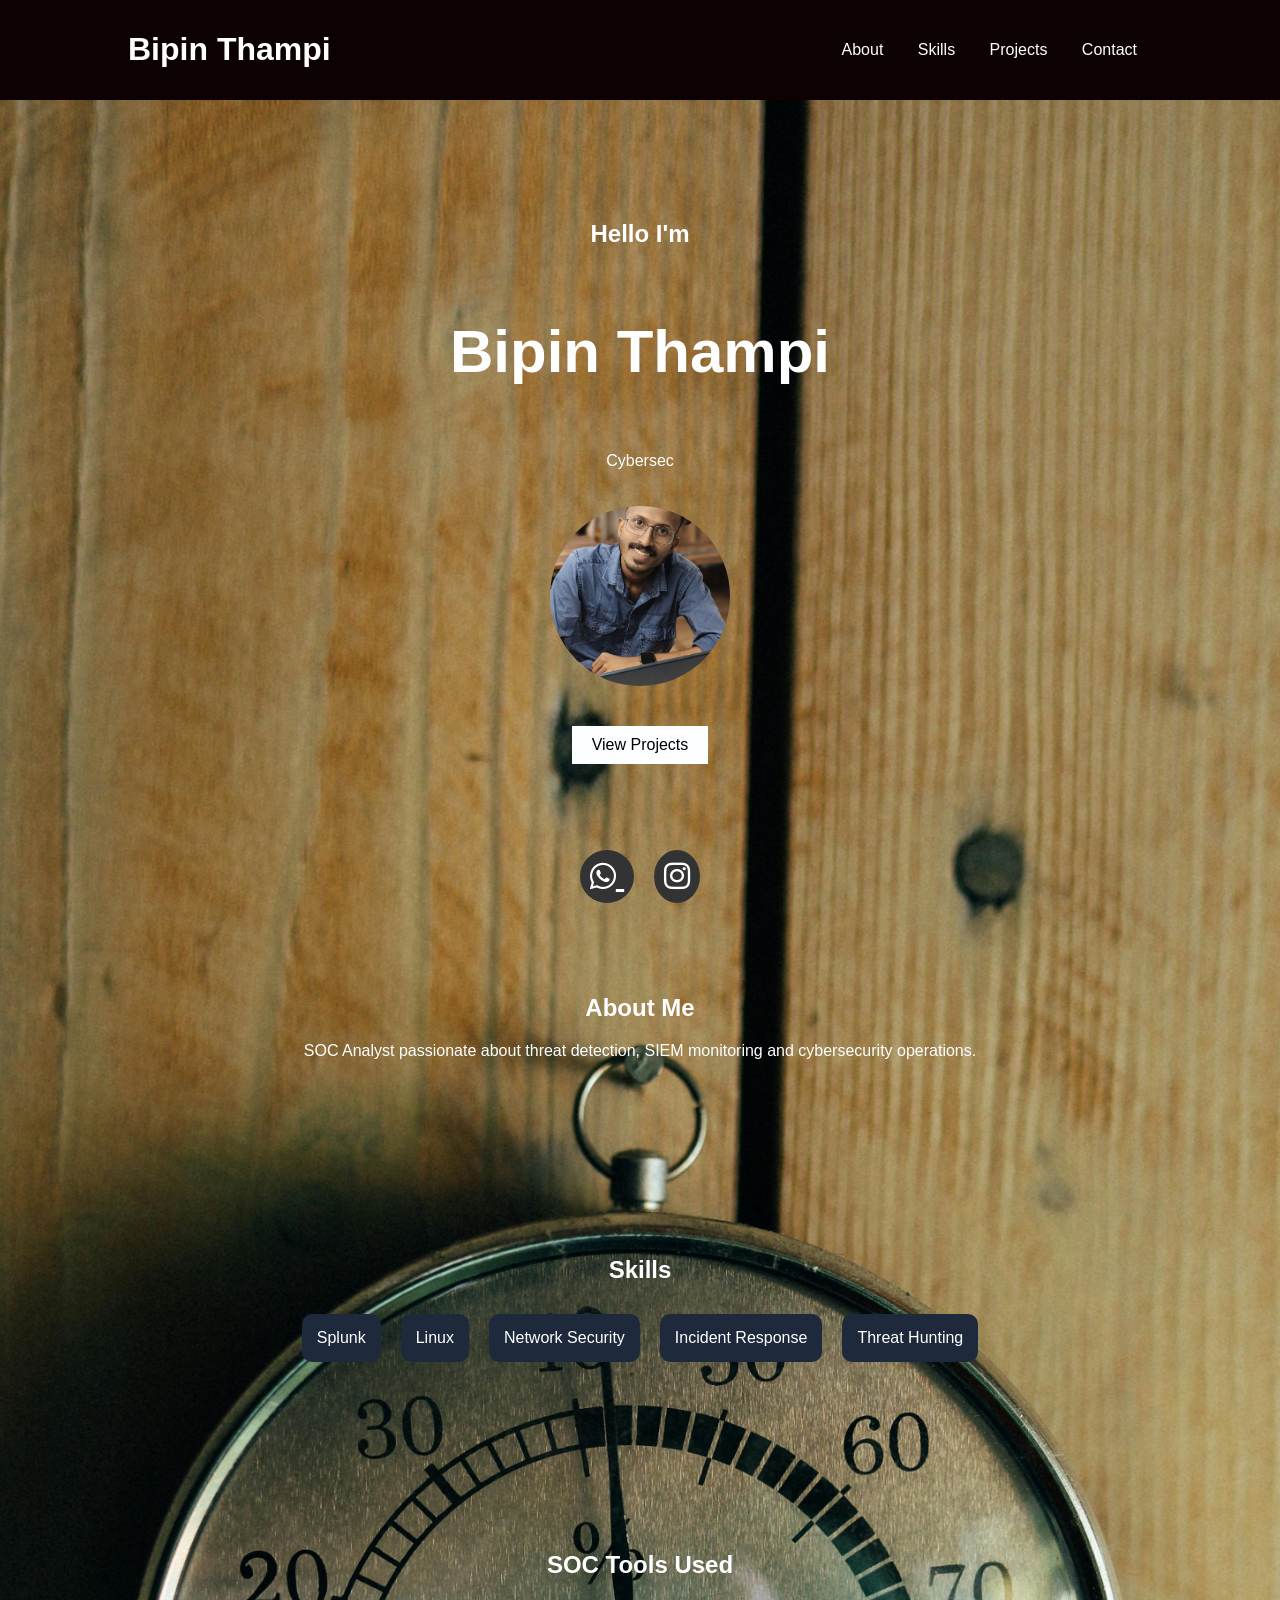
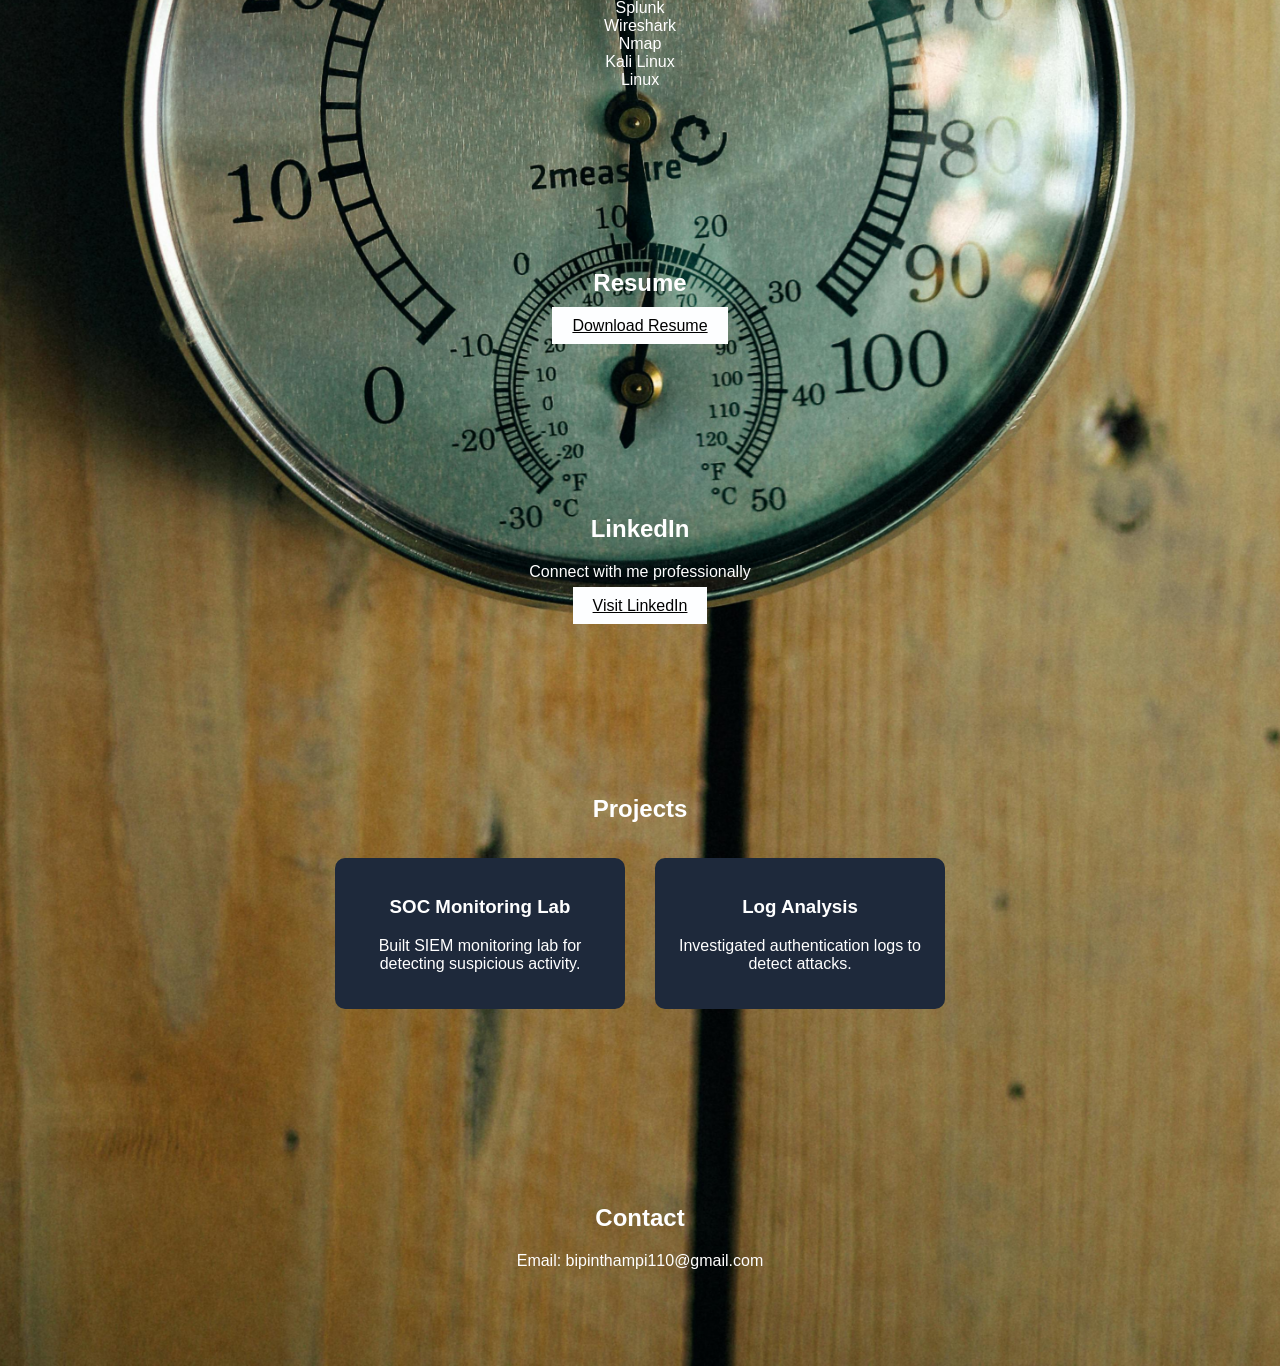
==== index.html @ 7b738e0d "Add files via upload" ====
<!DOCTYPE html>
<html lang="en">
<head>

<meta charset="UTF-8">
<meta name="viewport" content="width=device-width, initial-scale=1.0">

<title>Bipin Thampi | Cybersecurity Portfolio</title>

<link rel="stylesheet" href="style.css">
<link rel="stylesheet" href="https://cdnjs.cloudflare.com/ajax/libs/font-awesome/6.5.0/css/all.min.css">

</head>

<body>

<header>

<h1 class="logo">Bipin Thampi</h1>

<nav>
<a href="#about">About</a>
<a href="#skills">Skills</a>
<a href="#projects">Projects</a>
<a href="#contact">Contact</a>
</nav>

</header>

<section class="hero">

<h2>Hello I'm</h2>

<h1 class="name">Bipin Thampi</h1>

<p class="typing"></p>
<img src="bipin1.jpg" class="profile-pic">


<a class="btn">View Projects</a>

</section>
<div class="social-icons">

<a href="https://wa.me/9747977040" target="_blank">
<i class="fab fa-whatsapp"></i>
</a>

<a href="https://instagram.com/bipinthaampi" target="_blank">
<i class="fab fa-instagram"></i>
</a>

</div>

<section id="about">

<h2>About Me</h2>

<p>
SOC Analyst passionate about threat detection, SIEM monitoring and cybersecurity operations.
</p>

</section>

<section id="skills">

<h2>Skills</h2>

<div class="skills-container">

<div class="skill">Splunk</div>
<div class="skill">Linux</div>
<div class="skill">Network Security</div>
<div class="skill">Incident Response</div>
<div class="skill">Threat Hunting</div>

</div>

</section>
<section id="tools">

<h2>SOC Tools Used</h2>

<div class="tools-container">

<div class="tool">Splunk</div>
<div class="tool">Wireshark</div>
<div class="tool">Nmap</div>
<div class="tool">Kali Linux</div>
<div class="tool">Linux</div>

</div>

</section>
<section id="resume">

<h2>Resume</h2>

<a href="./Bipin updated cv.pdf_20260309_234757_0000.pdf"  target="_blank" download class="btn">Download Resume</a>

</section>
<section id="linkedin">

<h2>LinkedIn</h2>

<p>Connect with me professionally</p>

<a href="https://linkedin.com/in/bipin-thampi-009899163" class="btn">Visit LinkedIn</a>

</section>

<section id="projects">

<h2>Projects</h2>

<div class="projects-container">

<div class="card">
<h3>SOC Monitoring Lab</h3>
<p>Built SIEM monitoring lab for detecting suspicious activity.</p>
</div>

<div class="card">
<h3>Log Analysis</h3>
<p>Investigated authentication logs to detect attacks.</p>
</div>

</div>

</section>

<section id="contact">

<h2>Contact</h2>

<p>Email: bipinthampi110@gmail.com</p>
<p></p>

</section>

<script src="script.js"></script>

</body>
</html>
---- style.css ----
body{
margin:0;
font-family:Arial;
background-image: url("pexels-3.jpg");
background-size: cover;
background-position: center;
background-repeat: no-repeat;
color:white;
}

header{
display:flex;
justify-content:space-between;
align-items:center;
padding:10px 10%;
background:#0c0202;
}
.profile-pic{
width:180px;
height:180px;
border-radius:50%;
object-fit:cover;

display:block;
margin:auto;
margin-top:20px;
margin-bottom:20px;
}
nav a{
color:white;
margin:15px;
text-decoration:none;
}

.hero{
height:60vh;
display:flex;
flex-direction:column;
justify-content:center;
align-items:center;
text-align:center;
}

.name{
font-size:60px;
color:#fffefe;
}

.btn{
margin-top:20px;
padding:10px 20px;
background:#fdfeff;
color:black;
cursor:pointer;
}

section{
padding:80px 10%;
text-align:center;
}

.skills-container{
display:flex;
justify-content:center;
flex-wrap:wrap;
}

.skill{
padding:15px;
margin:10px;
background:#1e293b;
border-radius:10px;
transition:0.3s;
}

.skill:hover{
transform:scale(1.1);
background:#150202;
color:rgb(255, 255, 255);
}

.projects-container{
display:flex;
justify-content:center;
flex-wrap:wrap;
}

.card{
background:#1e293b;
padding:20px;
margin:15px;
border-radius:10px;
width:250px;
transition:0.3s;
}

.card:hover{
transform:translateY(-10px);
}
.hero{
display:flex;
justify-content:space-between;
align-items:center;
padding:100px 10%;
}
.social-icons{
text-align:center;
margin-top:20px;
}

.social-icons a{
font-size:30px;
margin:10px;
color:white;
background:#333;
padding:10px;
border-radius:50%;
transition:0.3s;
}

.social-icons a:hover{
background:#00ffcc;
color:black;
}
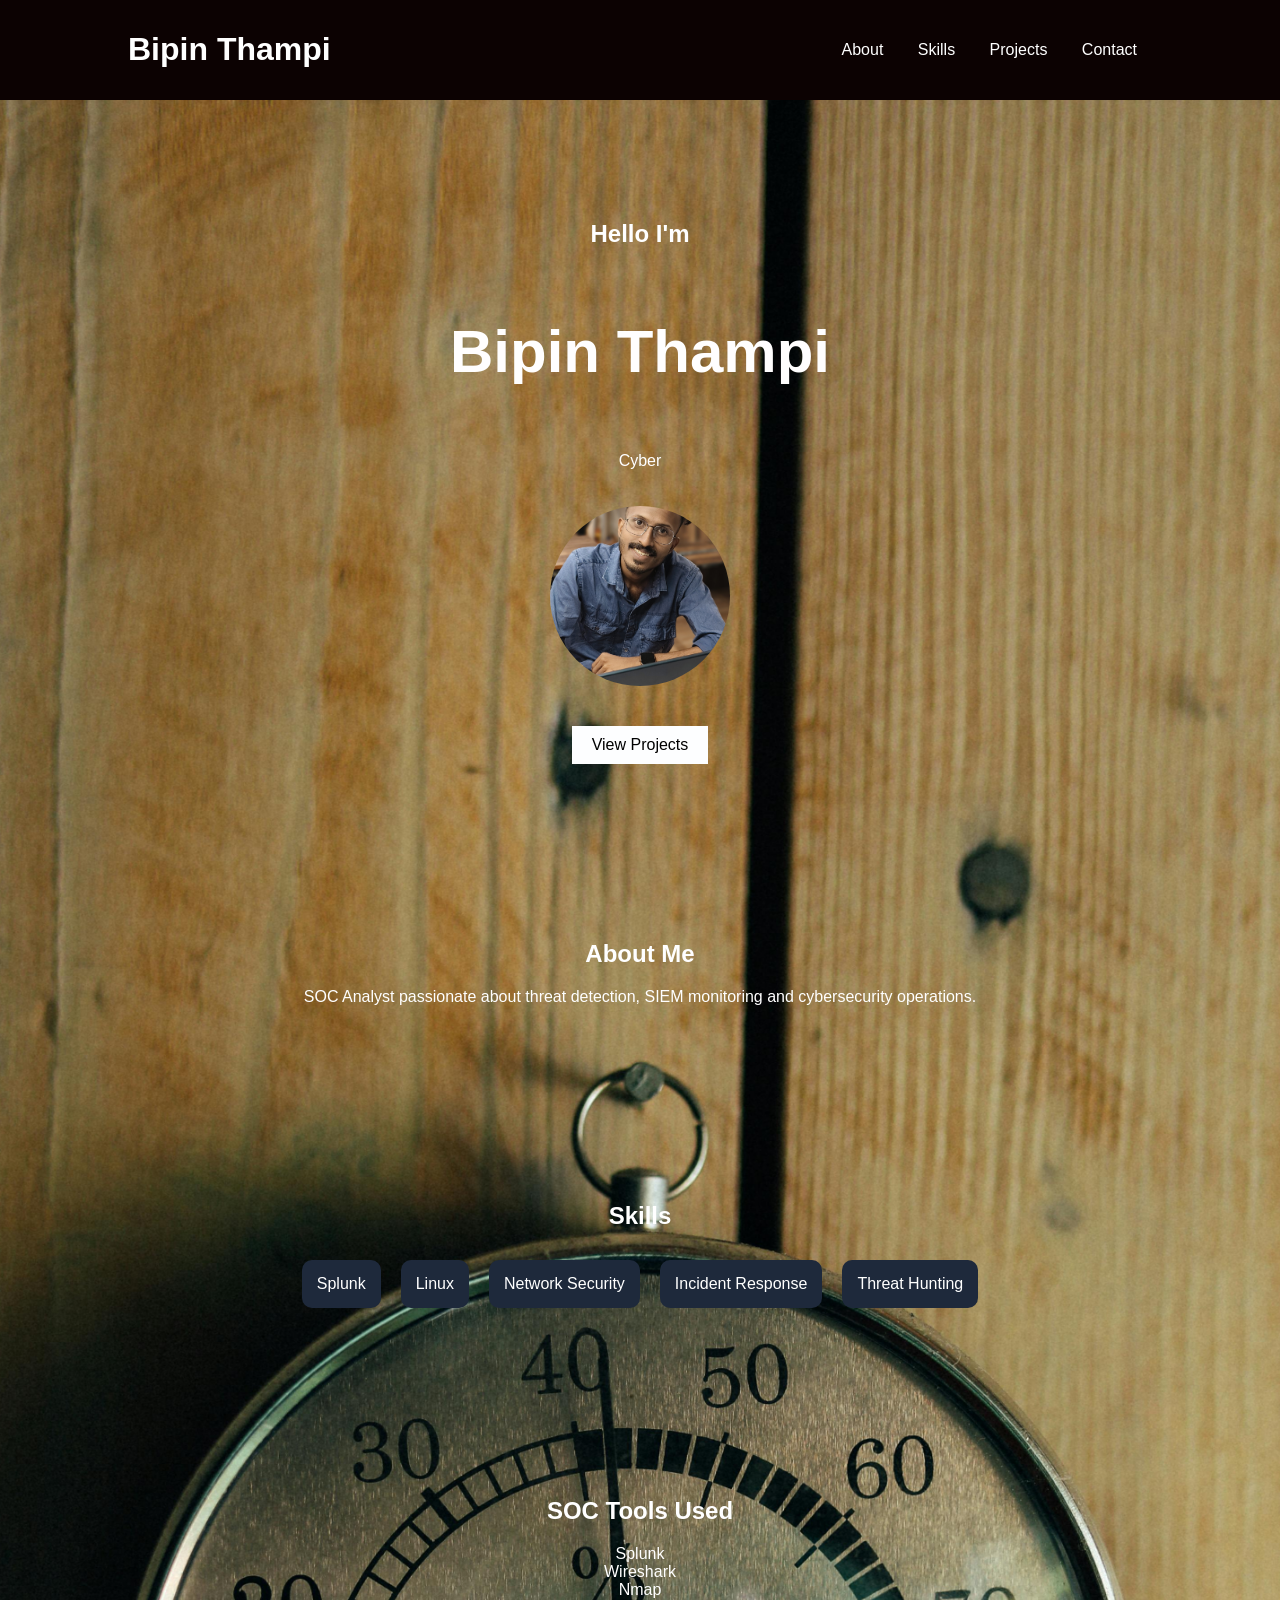
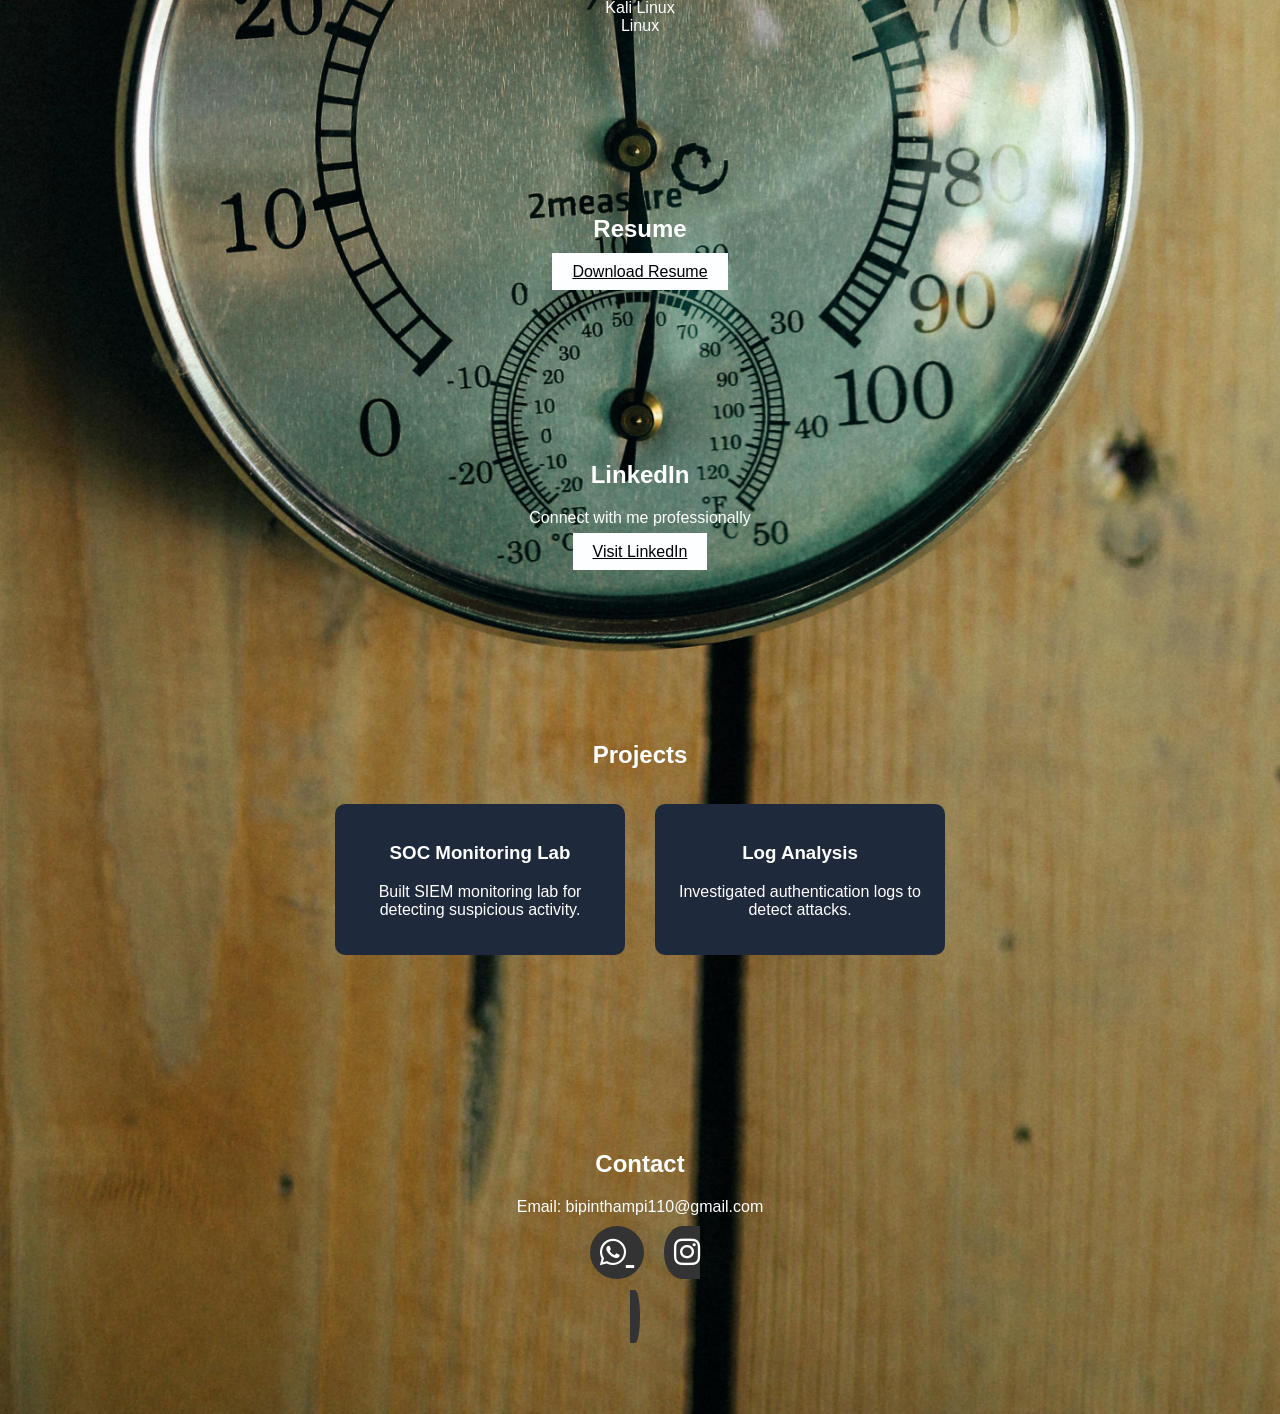
==== commit 41b1db40: "Add files via upload" ====
--- a/index.html
+++ b/index.html
@@ -40,14 +40,7 @@
 <a class="btn">View Projects</a>
 
 </section>
-<div class="social-icons">
 
-<a href="https://wa.me/9747977040" target="_blank">
-<i class="fab fa-whatsapp"></i>
-</a>
-
-<a href="https://instagram.com/bipinthaampi" target="_blank">
-<i class="fab fa-instagram"></i>
 </a>
 
 </div>
@@ -134,6 +127,14 @@
 <h2>Contact</h2>
 
 <p>Email: bipinthampi110@gmail.com</p>
+<div class="social-icons">
+
+<a href="https://wa.me/9747977040" target="_blank">
+<i class="fab fa-whatsapp"></i>
+</a>
+
+<a href="https://instagram.com/bipinthaampi" target="_blank">
+<i class="fab fa-instagram"></i>
 <p></p>
 
 </section>
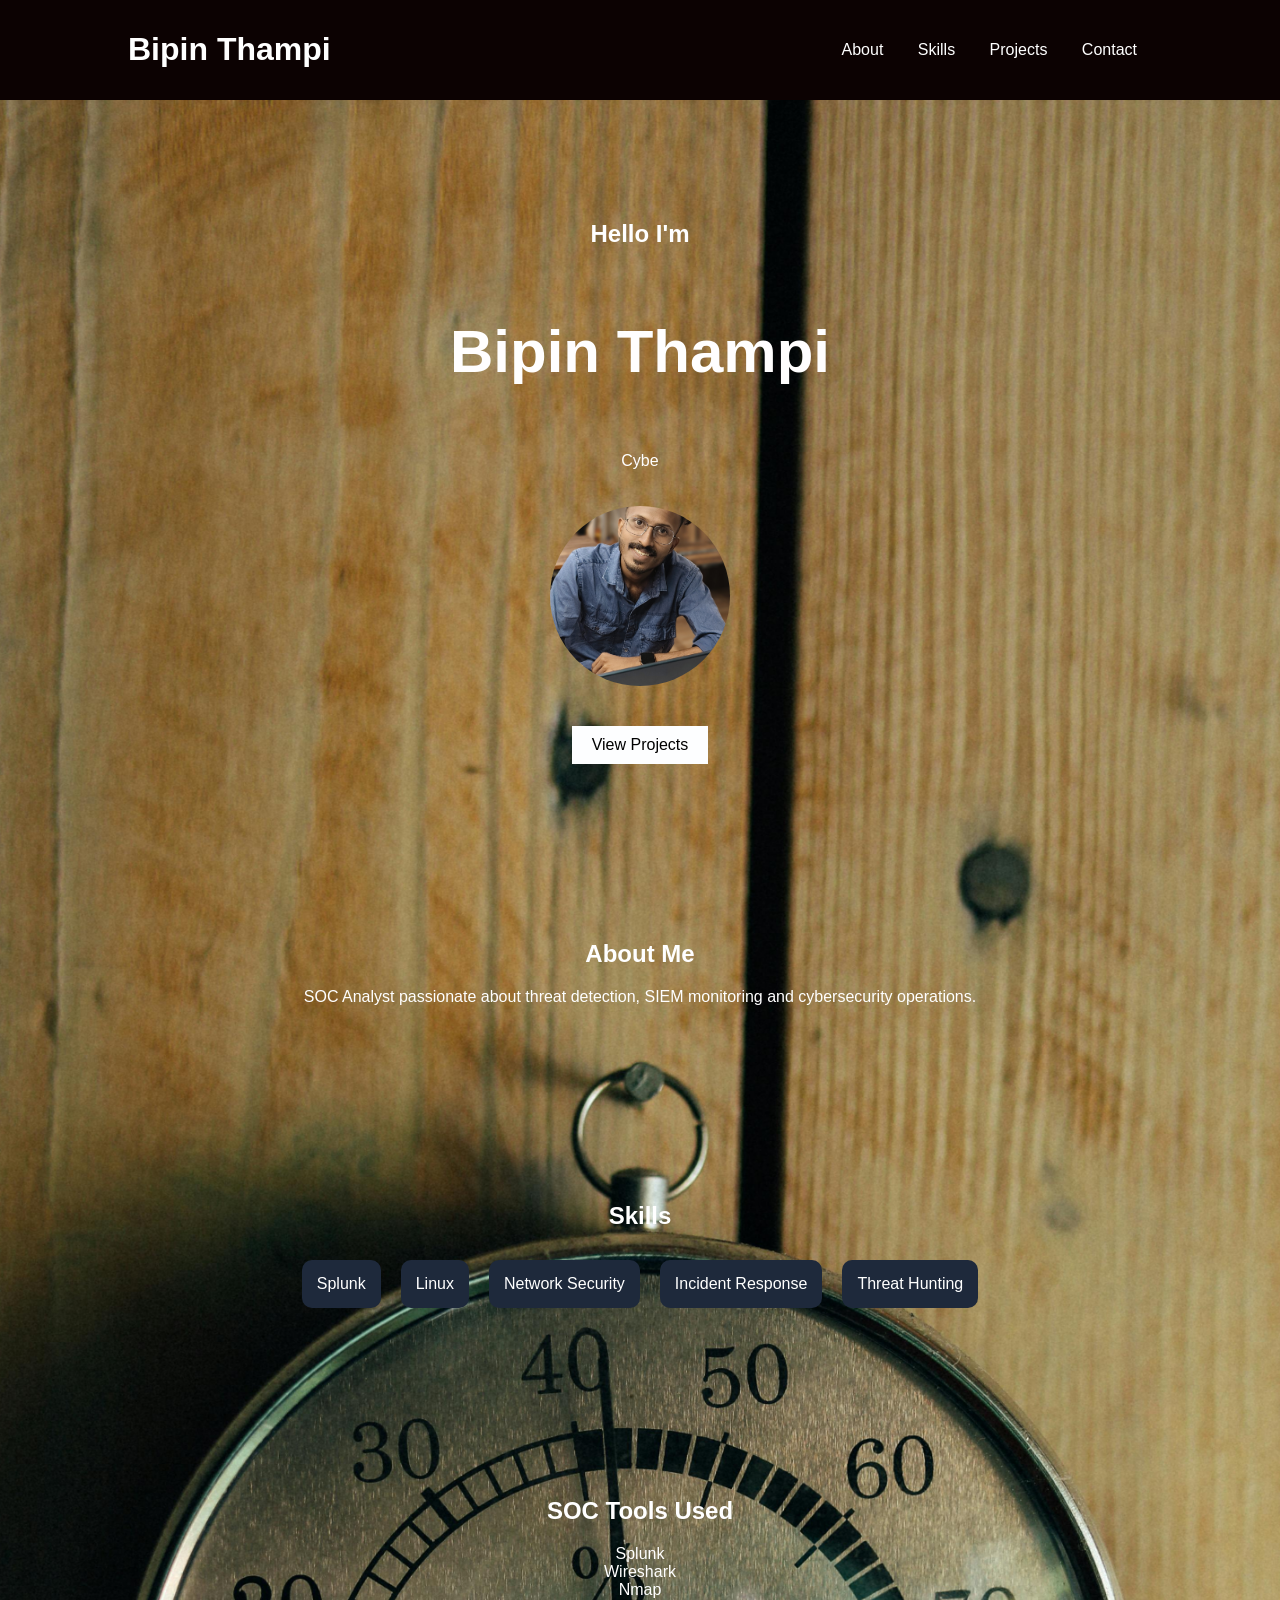
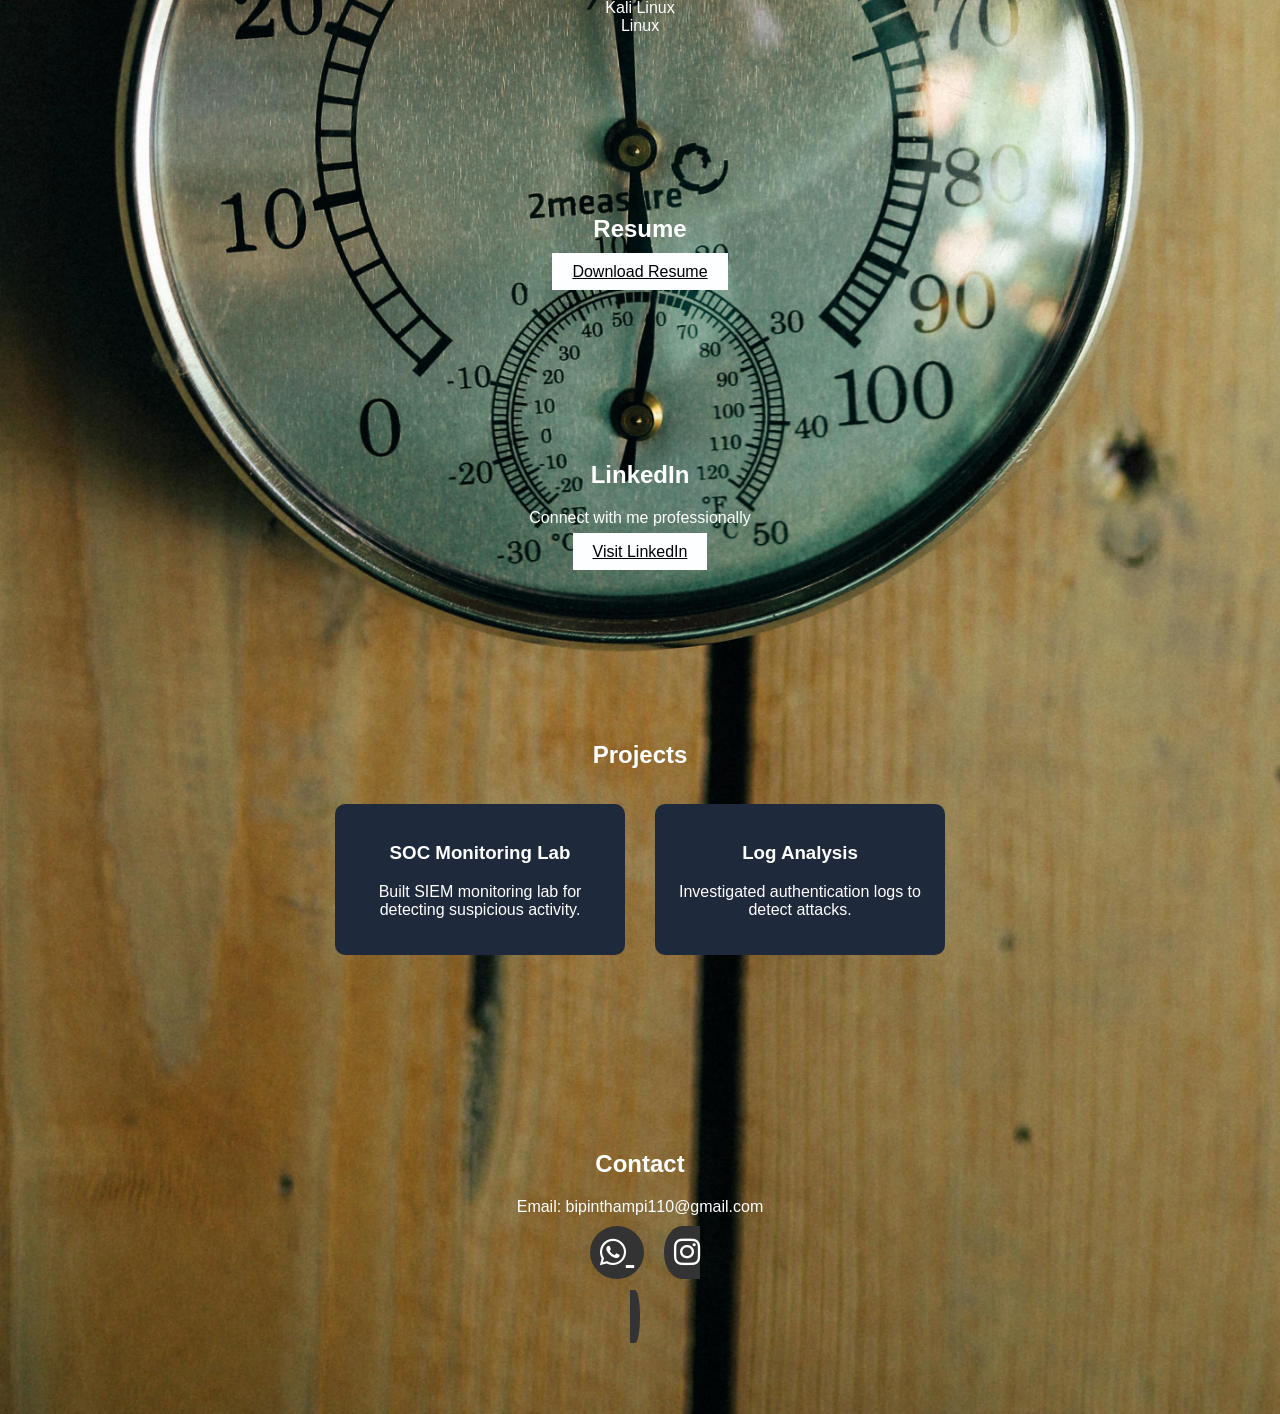
==== commit 04333817: "Add files via upload" ====
--- a/index.html
+++ b/index.html
@@ -133,7 +133,7 @@
 <i class="fab fa-whatsapp"></i>
 </a>
 
-<a href="https://instagram.com/bipinthaampi" target="_blank">
+<a href="https://instagram.com/bipinthampi" target="_blank">
 <i class="fab fa-instagram"></i>
 <p></p>
 
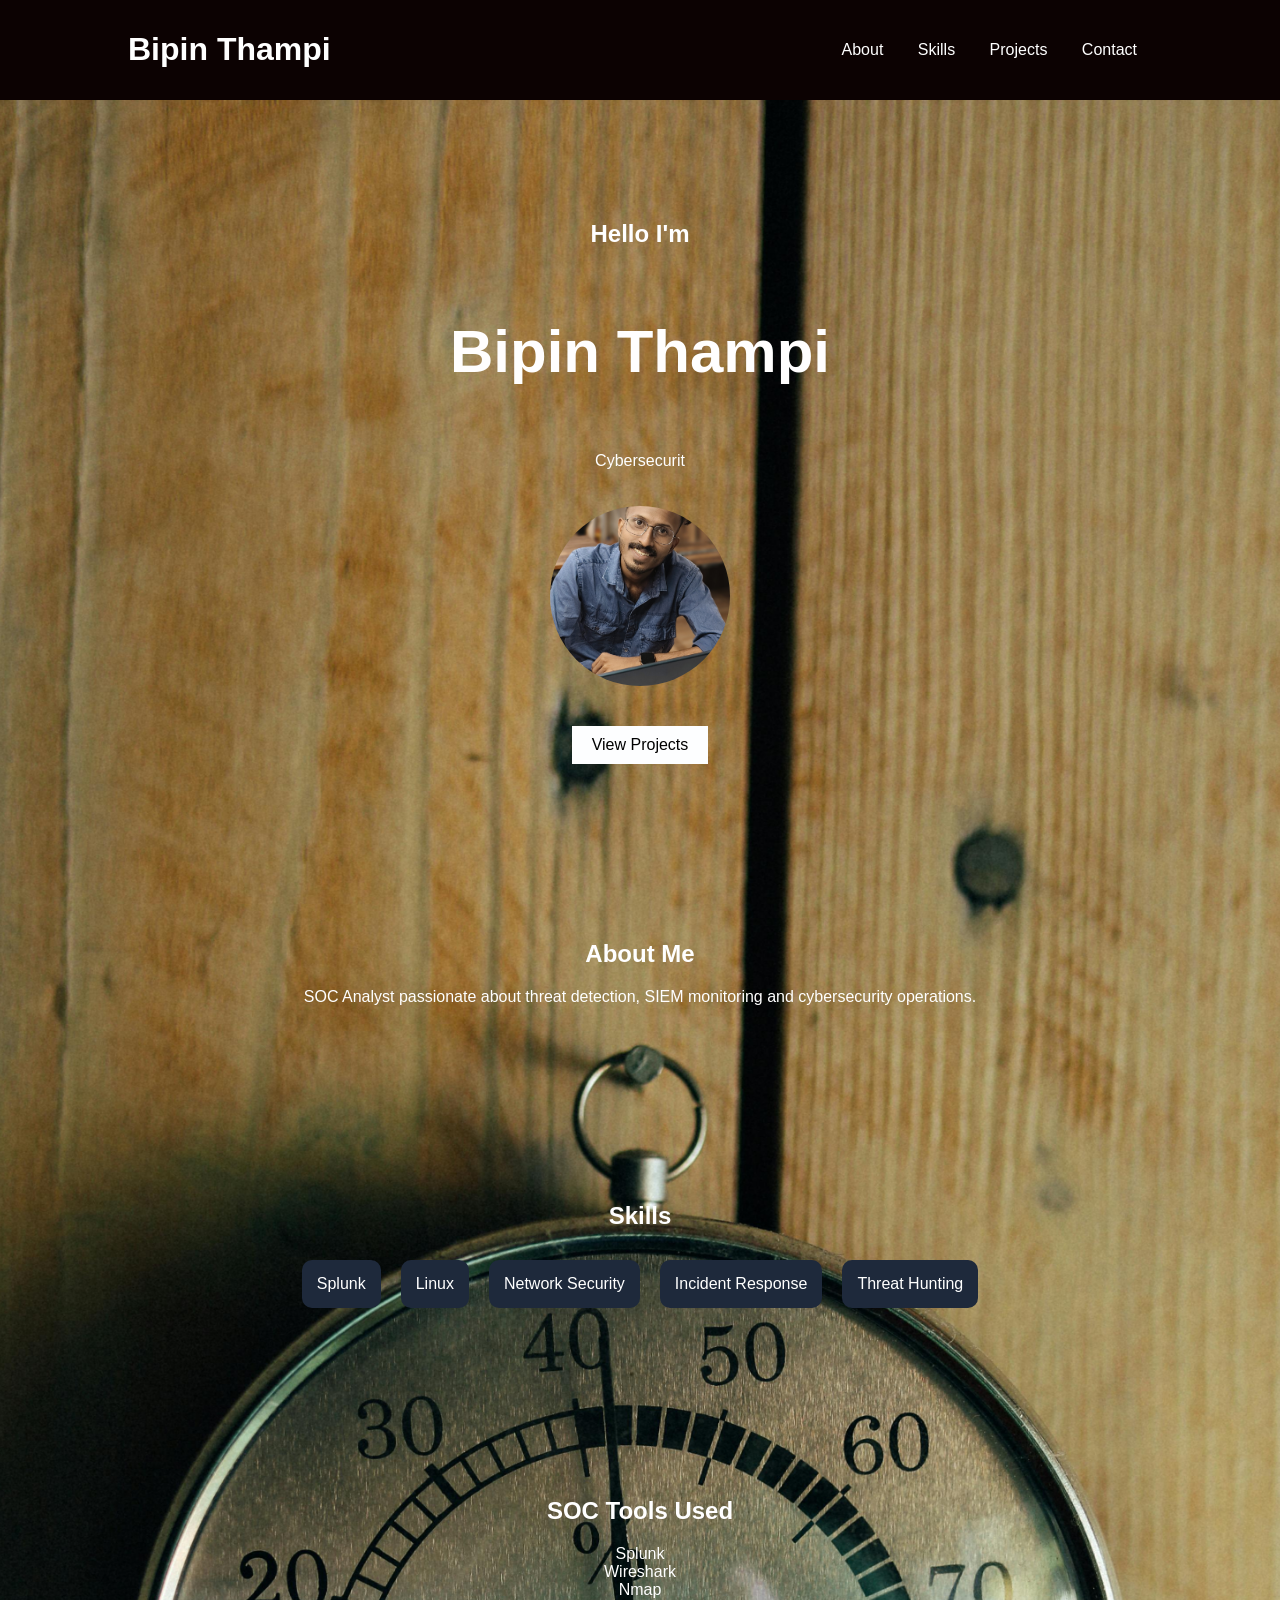
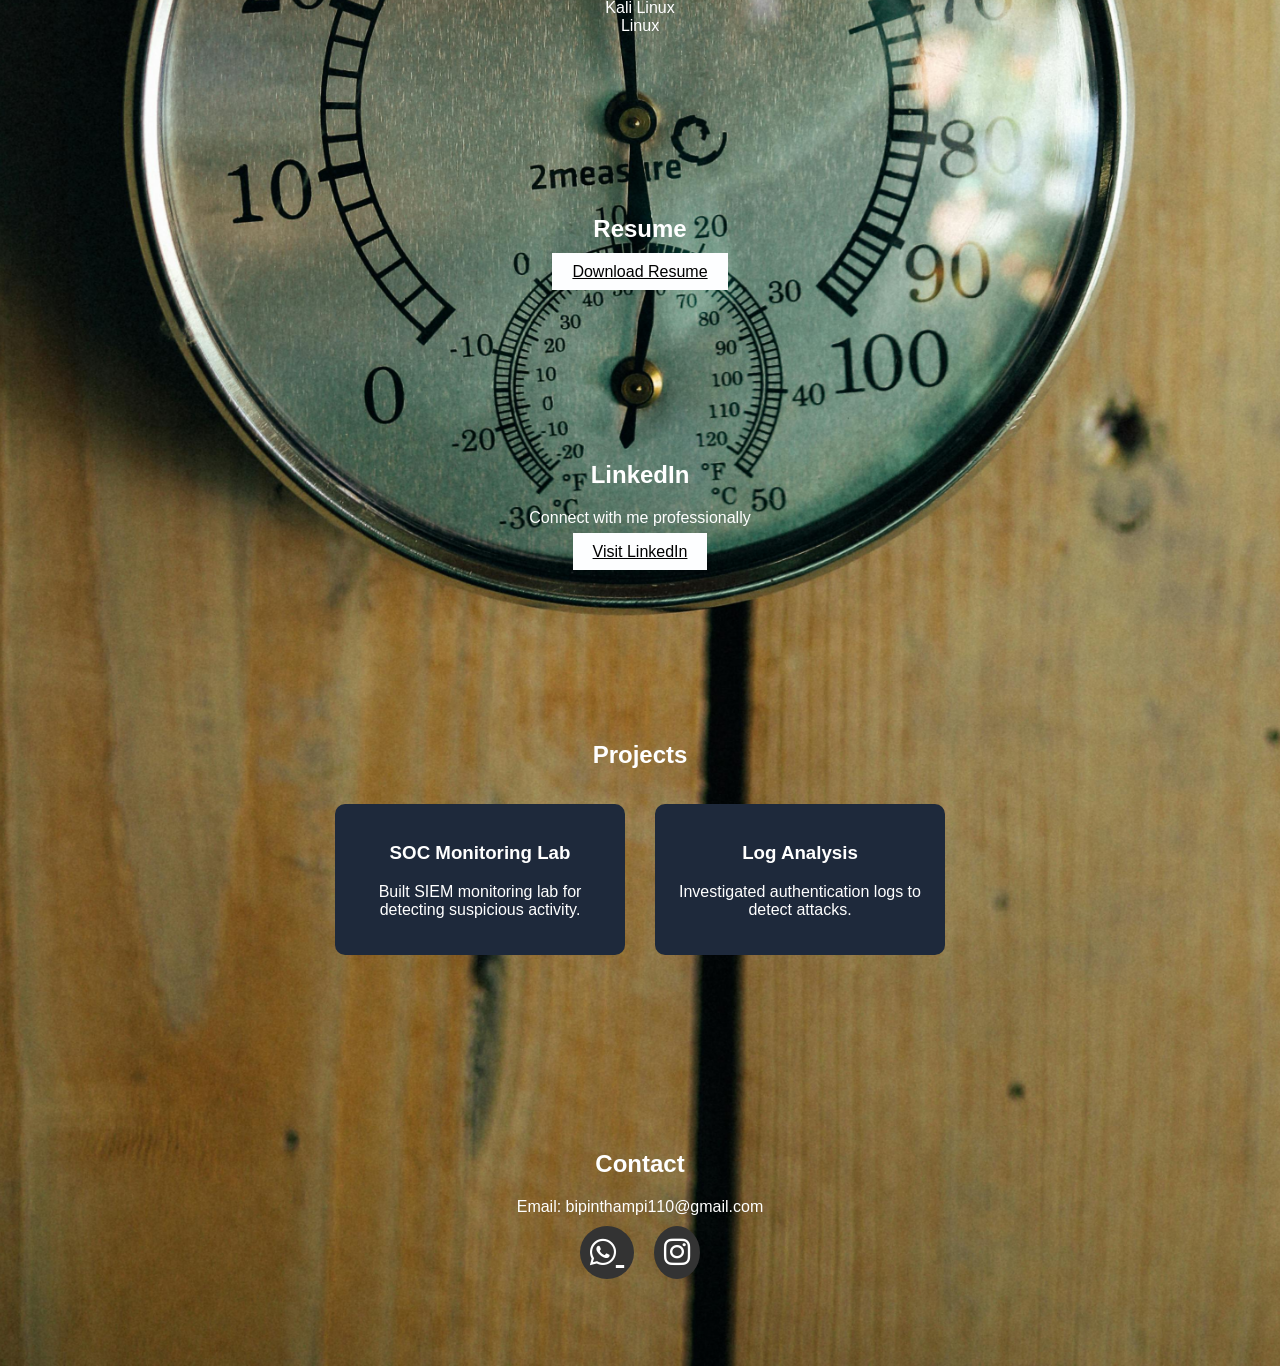
==== commit b682fd15: "Add files via upload" ====
--- a/index.html
+++ b/index.html
@@ -135,6 +135,8 @@
 
 <a href="https://instagram.com/bipinthampi" target="_blank">
 <i class="fab fa-instagram"></i>
+</a>
+</div>
 <p></p>
 
 </section>
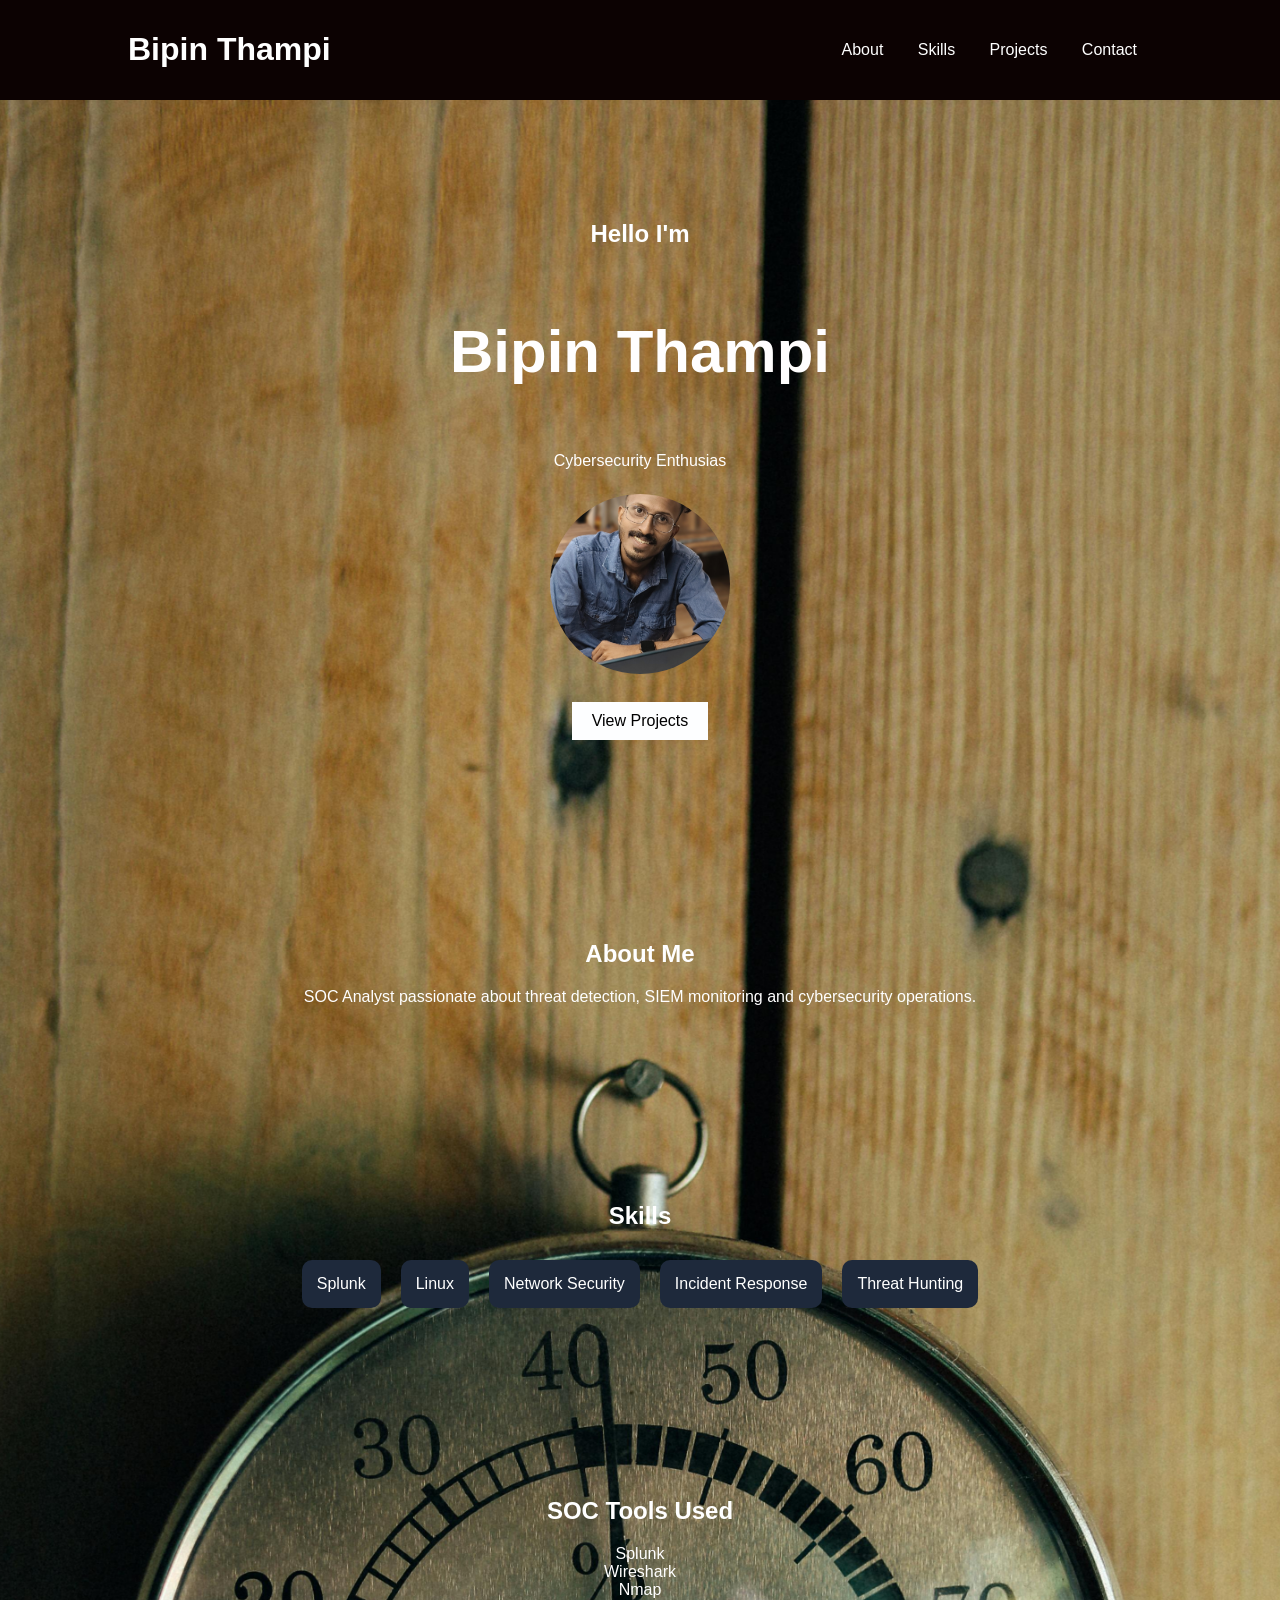
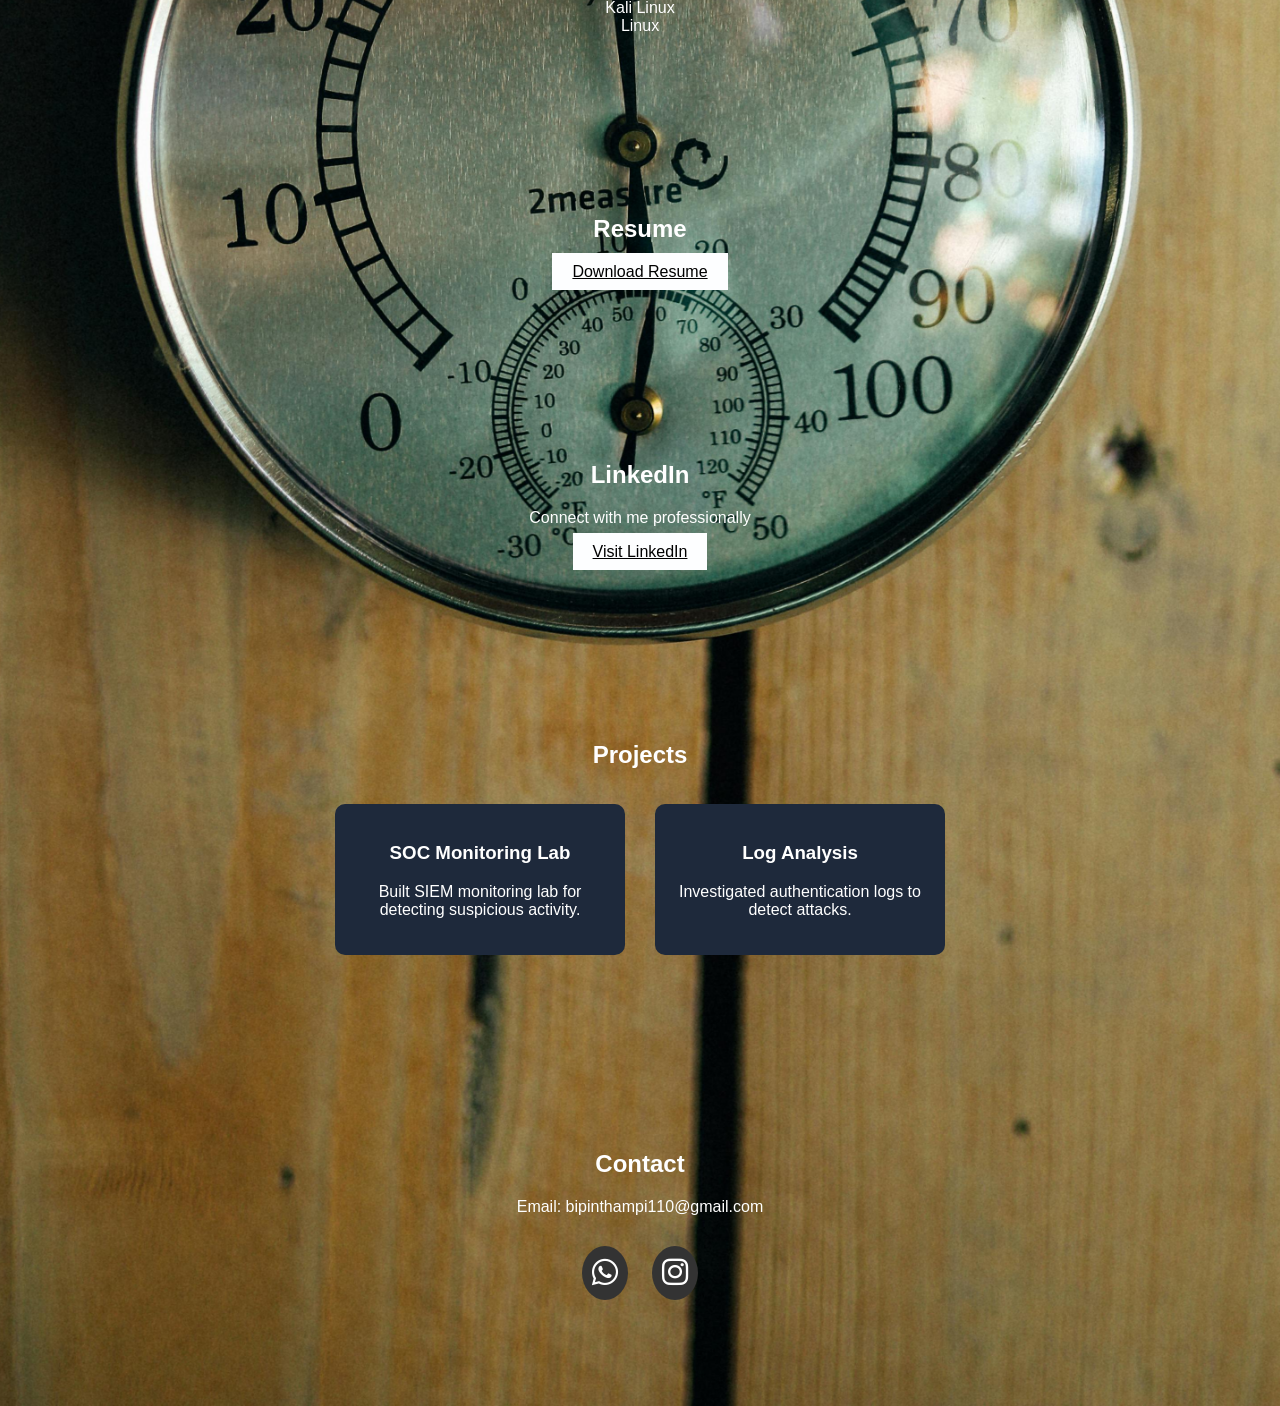
==== commit 4bbf634d: "Update index.html" ====
--- a/index.html
+++ b/index.html
@@ -4,6 +4,7 @@
 
 <meta charset="UTF-8">
 <meta name="viewport" content="width=device-width, initial-scale=1.0">
+  <meta name="google-site-verification" content="uht_yzPLJxjoYodhytEt2f7UWqE-qjPqBV6Penx6M_w" />
 
 <title>Bipin Thampi | Cybersecurity Portfolio</title>
 
@@ -144,4 +145,5 @@
 <script src="script.js"></script>
 
 </body>
-</html>+
+</html>
--- a/style.css
+++ b/style.css
@@ -20,12 +20,10 @@
 height:180px;
 border-radius:50%;
 object-fit:cover;
-
 display:block;
 margin:auto;
-margin-top:20px;
-margin-bottom:20px;
 }
+
 nav a{
 color:white;
 margin:15px;
@@ -115,7 +113,7 @@
 background:#333;
 padding:10px;
 border-radius:50%;
-transition:0.3s;
+display:inline-block;
 }
 
 .social-icons a:hover{
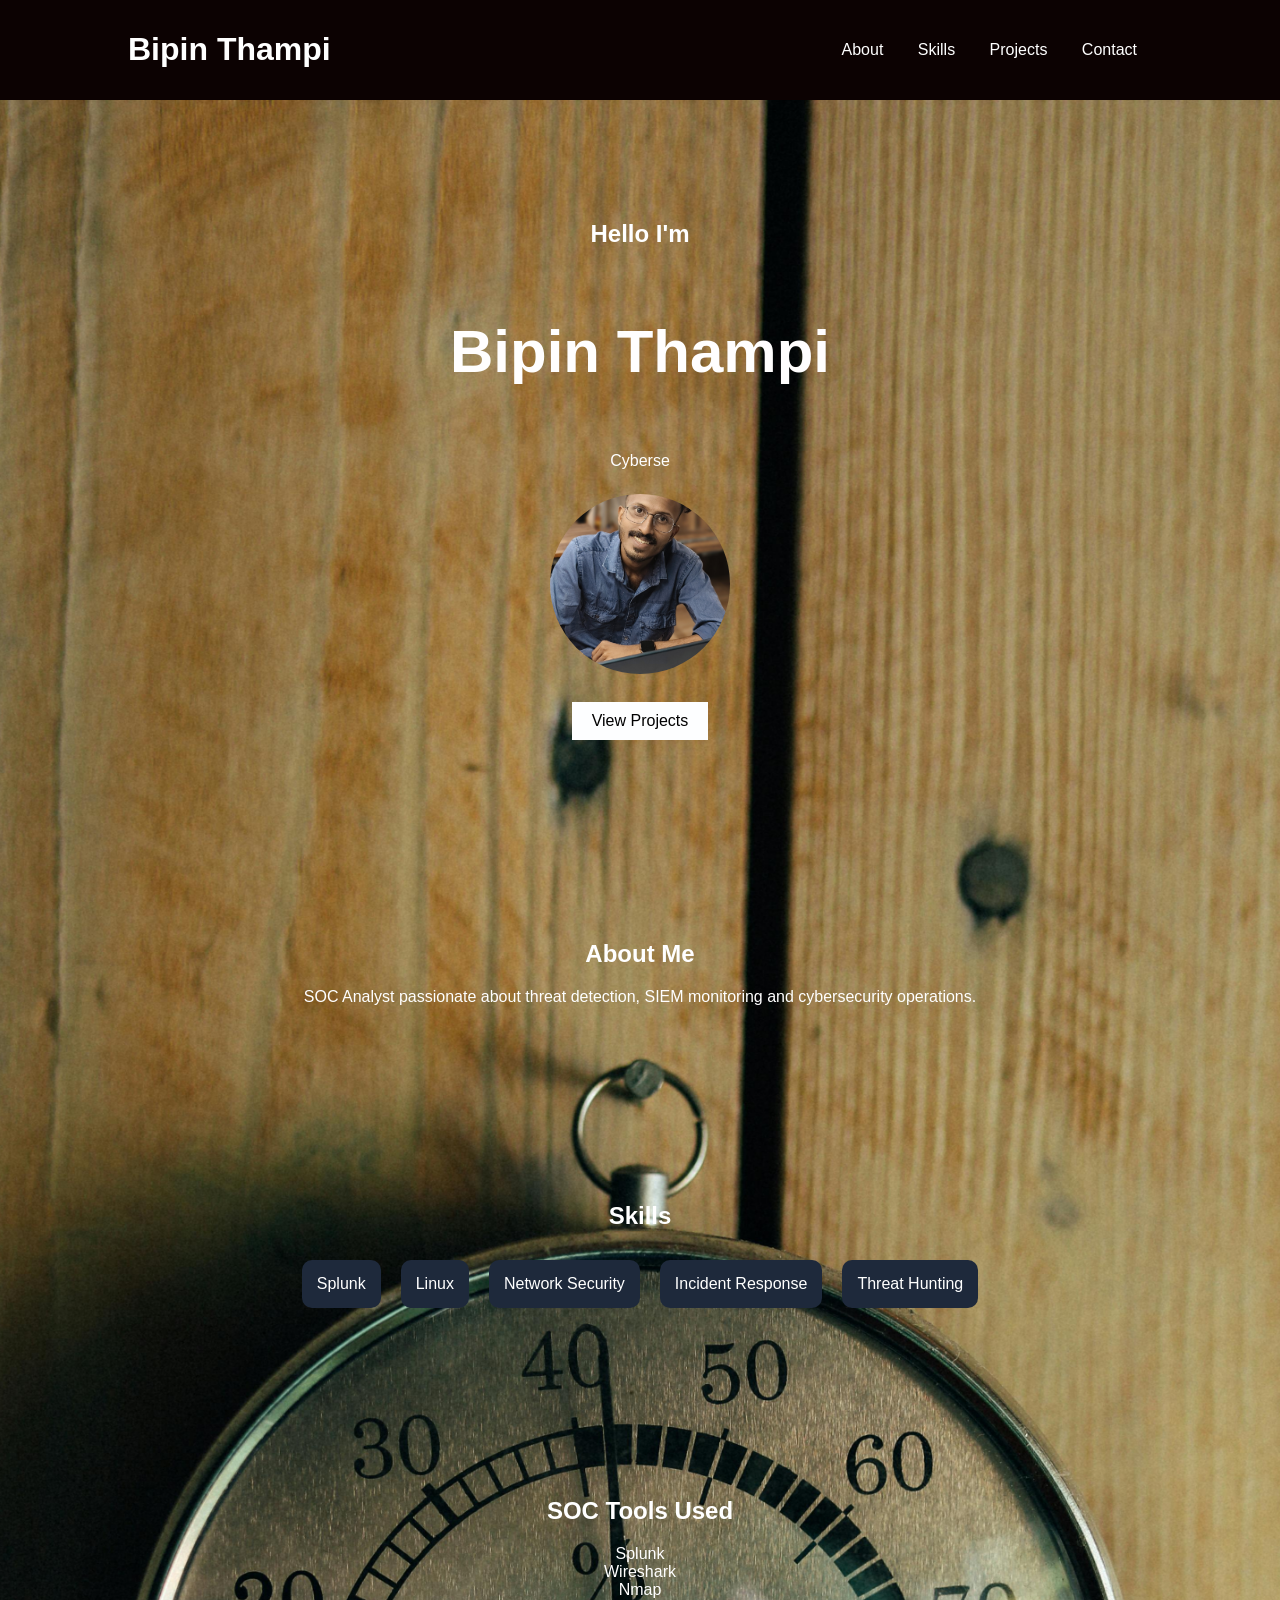
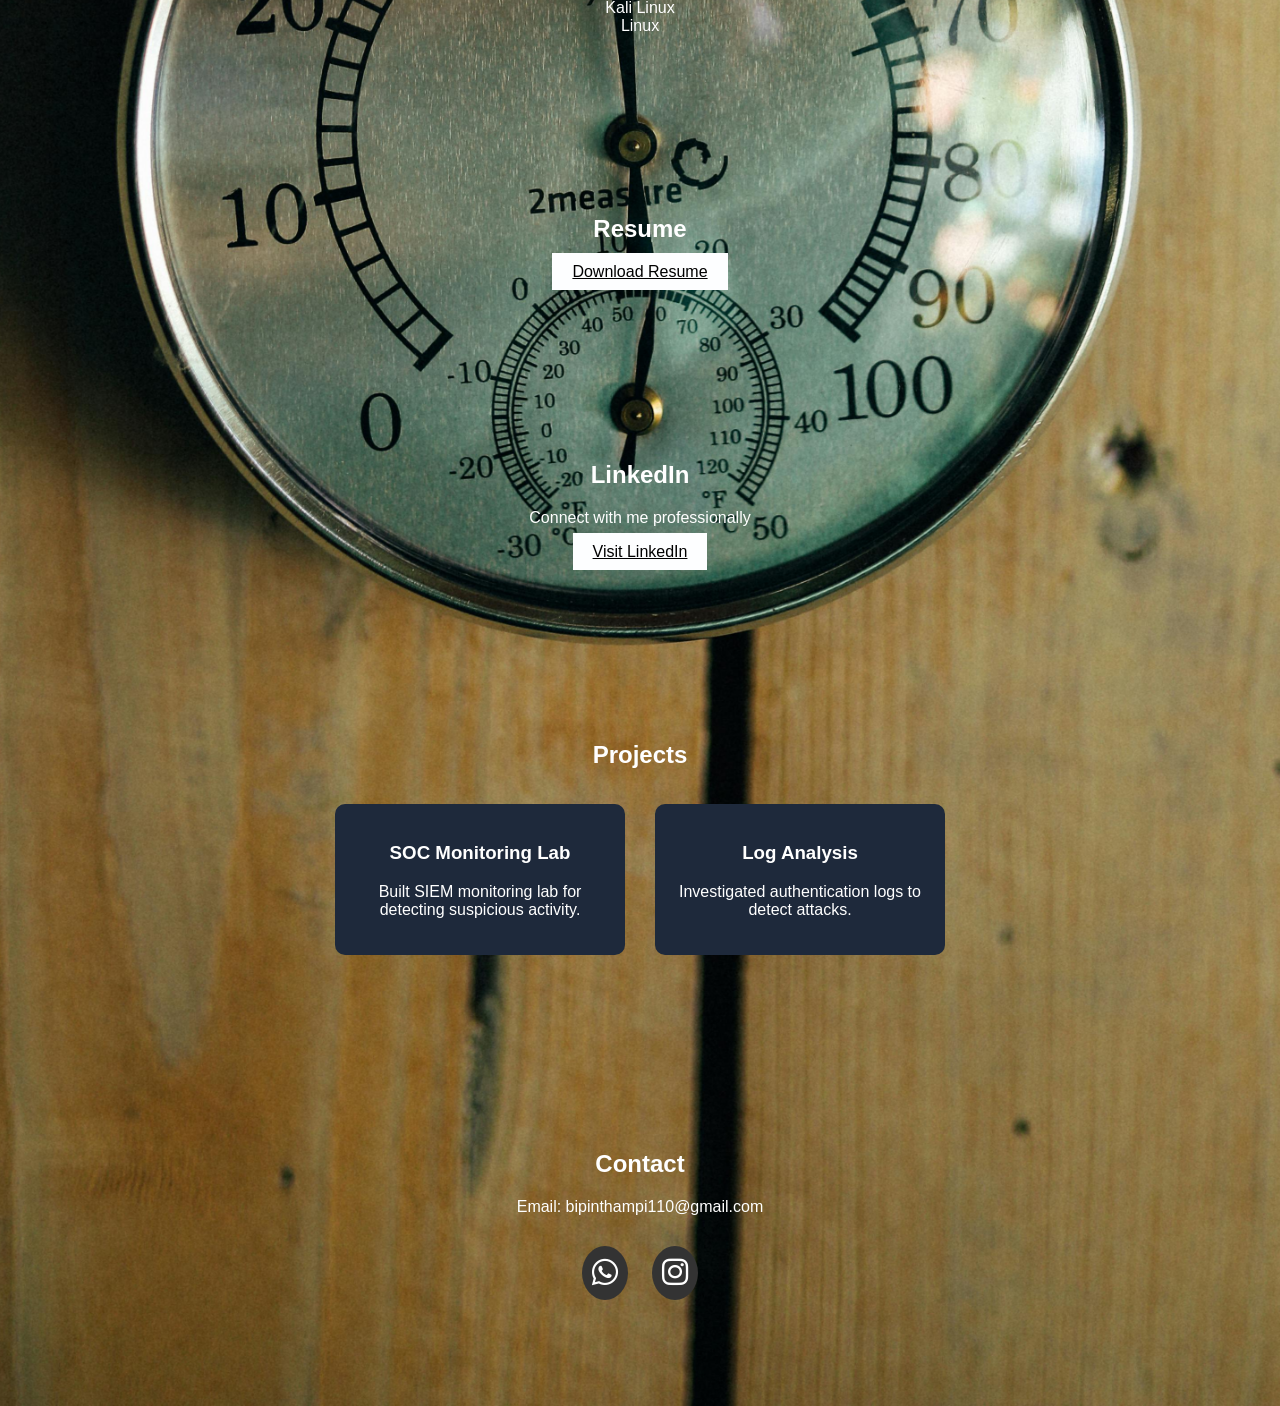
==== commit 1540904c: "Update index.html" ====
--- a/index.html
+++ b/index.html
@@ -4,7 +4,7 @@
 
 <meta charset="UTF-8">
 <meta name="viewport" content="width=device-width, initial-scale=1.0">
-  <meta name="google-site-verification" content="uht_yzPLJxjoYodhytEt2f7UWqE-qjPqBV6Penx6M_w" />
+<meta name="google-site-verification" content="uht_yzPLJxjoYodhytEt2f7UWqE-qjPqBV6Penx6M_w" />
 
 <title>Bipin Thampi | Cybersecurity Portfolio</title>
 
@@ -147,3 +147,4 @@
 </body>
 
 </html>
+
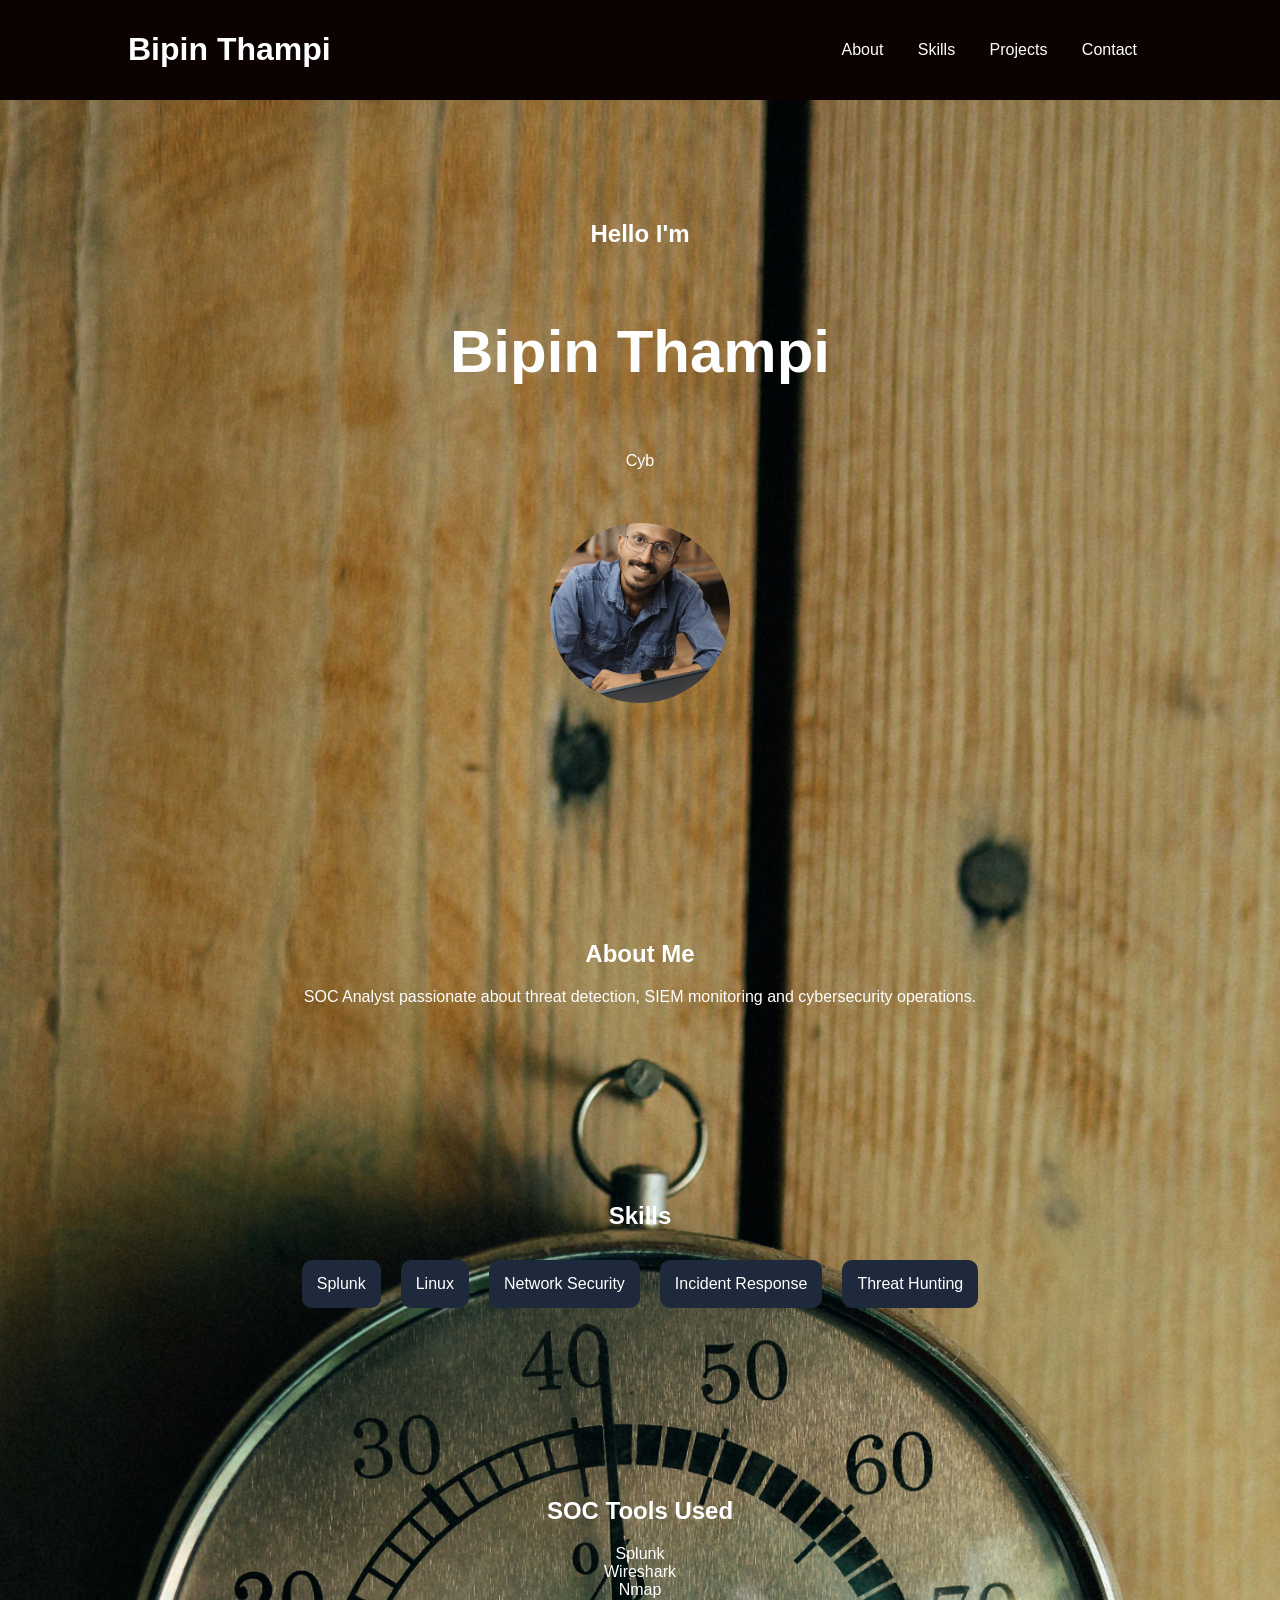
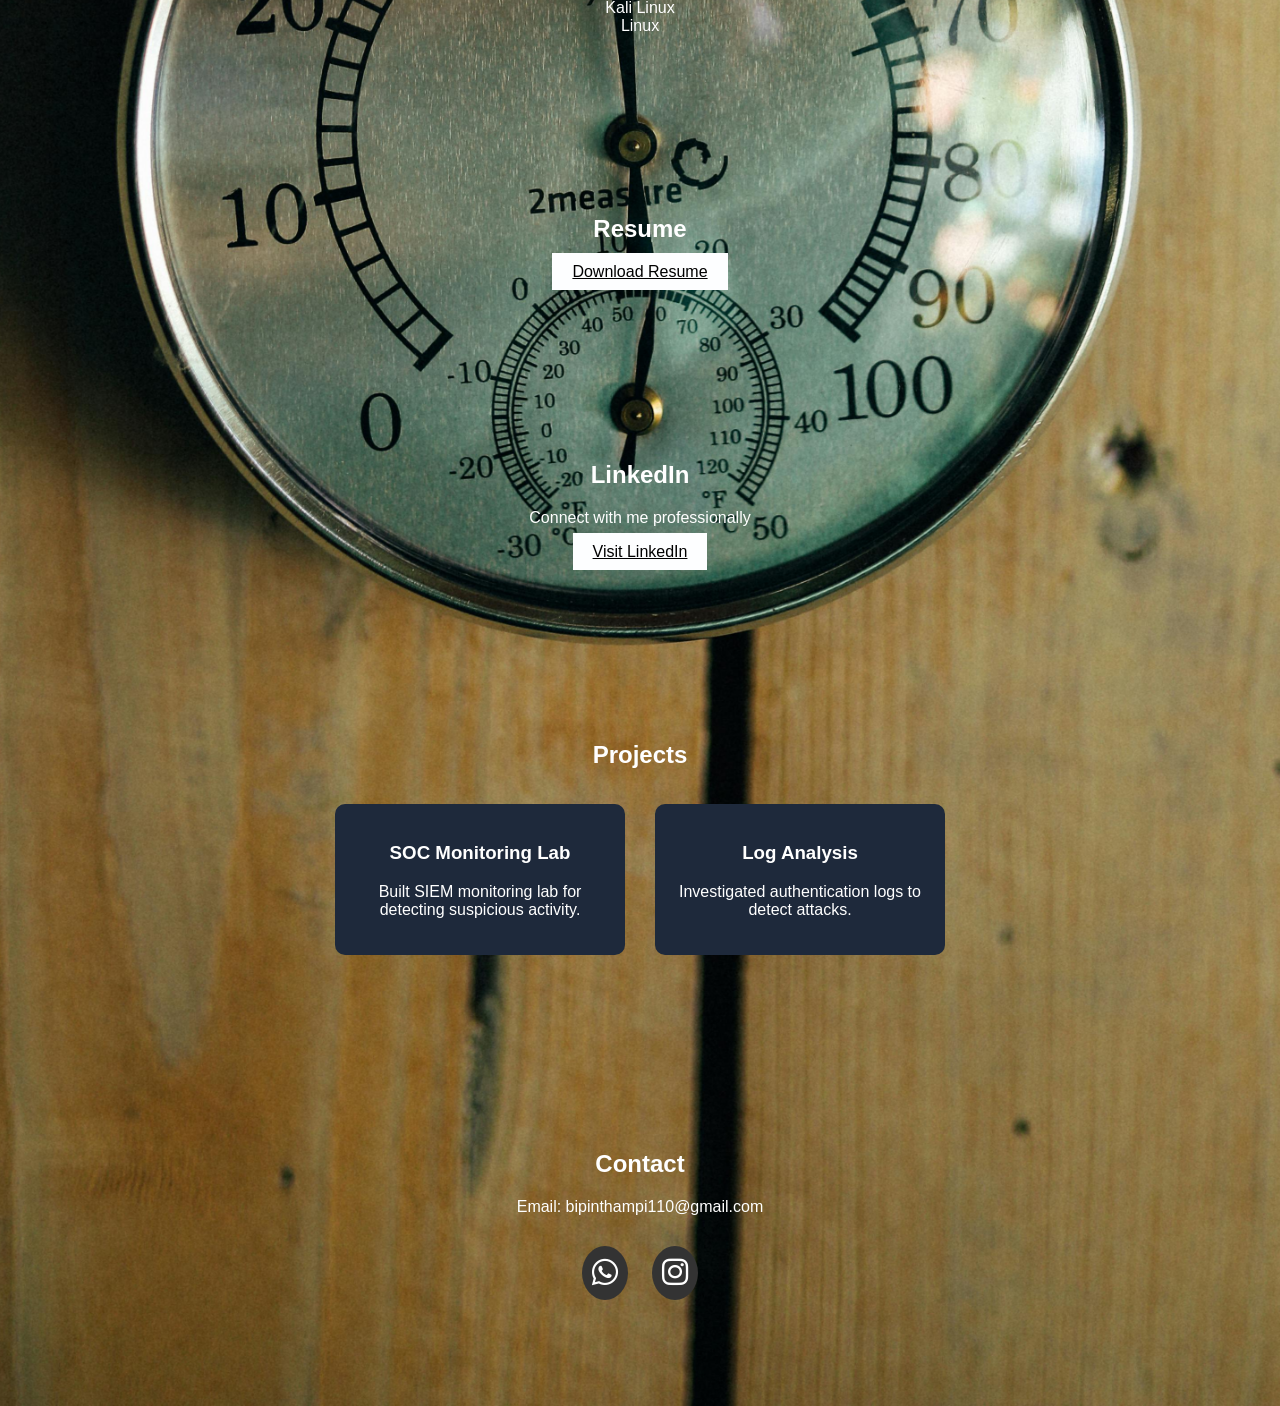
==== commit f14f062a: "Add files via upload" ====
--- a/index.html
+++ b/index.html
@@ -38,7 +38,7 @@
 <img src="bipin1.jpg" class="profile-pic">
 
 
-<a class="btn">View Projects</a>
+
 
 </section>
 
@@ -145,6 +145,4 @@
 <script src="script.js"></script>
 
 </body>
-
-</html>
-
+</html>
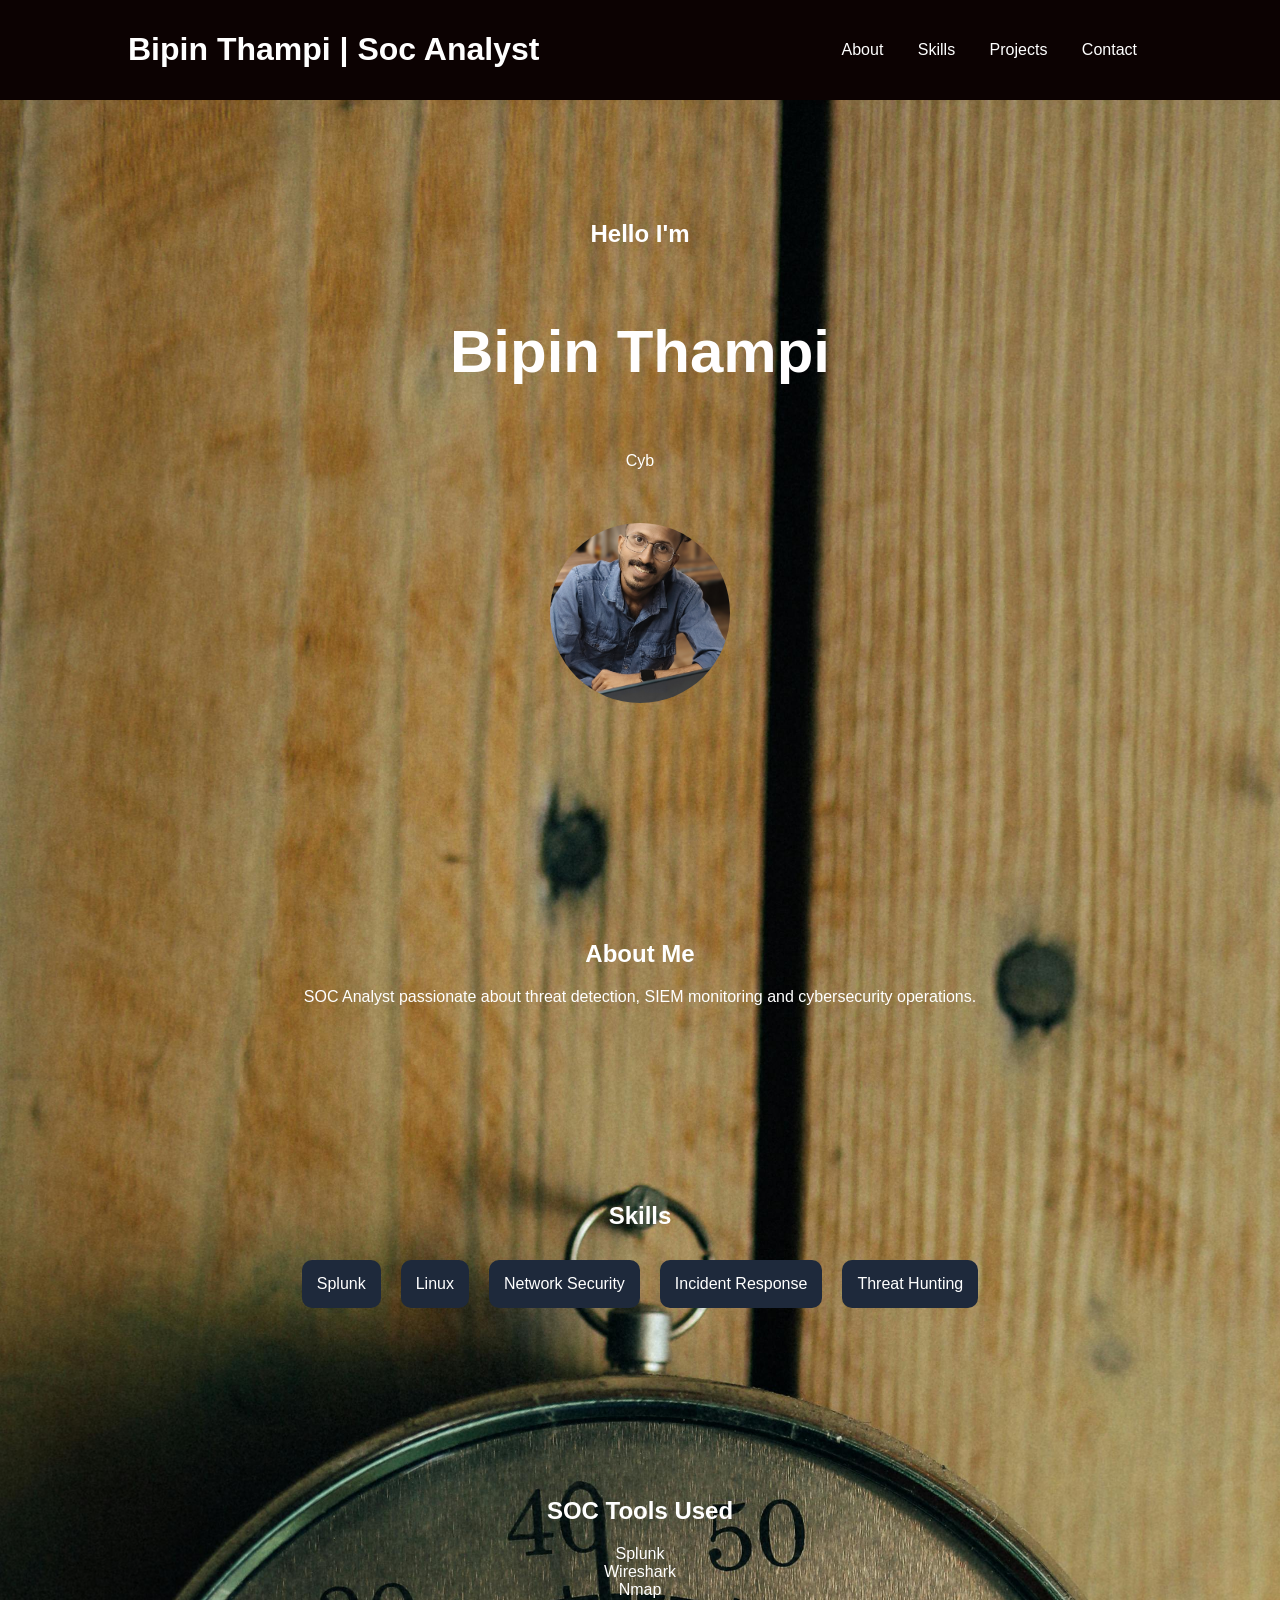
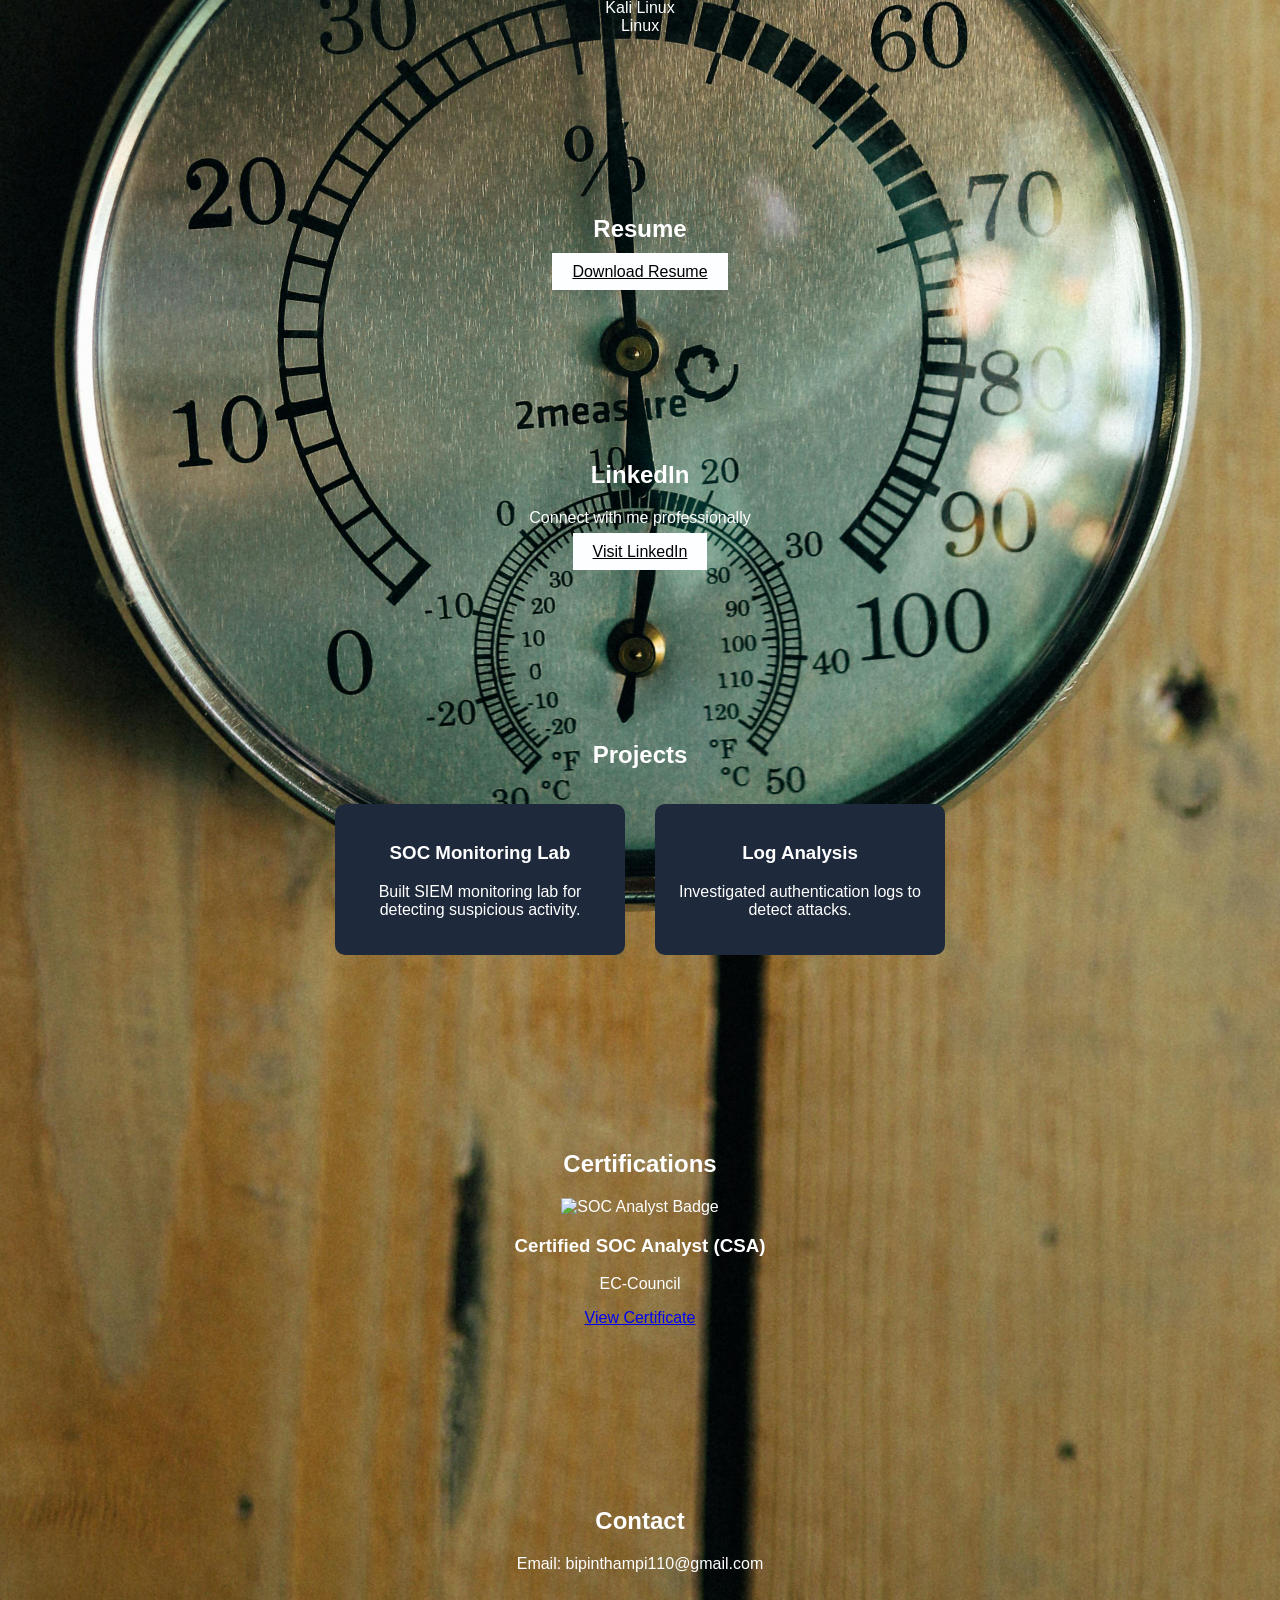
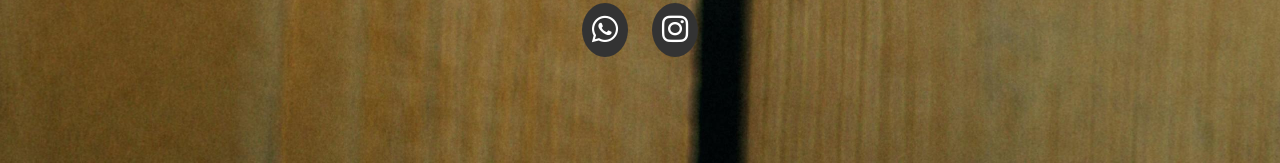
==== commit d041ac65: "Add files via upload" ====
--- a/index.html
+++ b/index.html
@@ -17,7 +17,7 @@
 
 <header>
 
-<h1 class="logo">Bipin Thampi</h1>
+<h1 class="logo">Bipin Thampi | Soc Analyst</h1>
 
 <nav>
 <a href="#about">About</a>
@@ -122,6 +122,22 @@
 </div>
 
 </section>
+<section id="certifications">
+  <h2>Certifications</h2>
+
+  <div class="cert-box">
+
+    <div class="cert-card">
+      <img src="certificate2.jpeg" alt="SOC Analyst Badge" class="cert-logo">
+      <h3>Certified SOC Analyst (CSA)</h3>
+      <p>EC-Council</p>
+      <a href="certification1.jpeg" target="_blank" class="cert-btn">View Certificate</a>
+    </div>
+
+    
+
+  </div>
+</section>
 
 <section id="contact">
 
